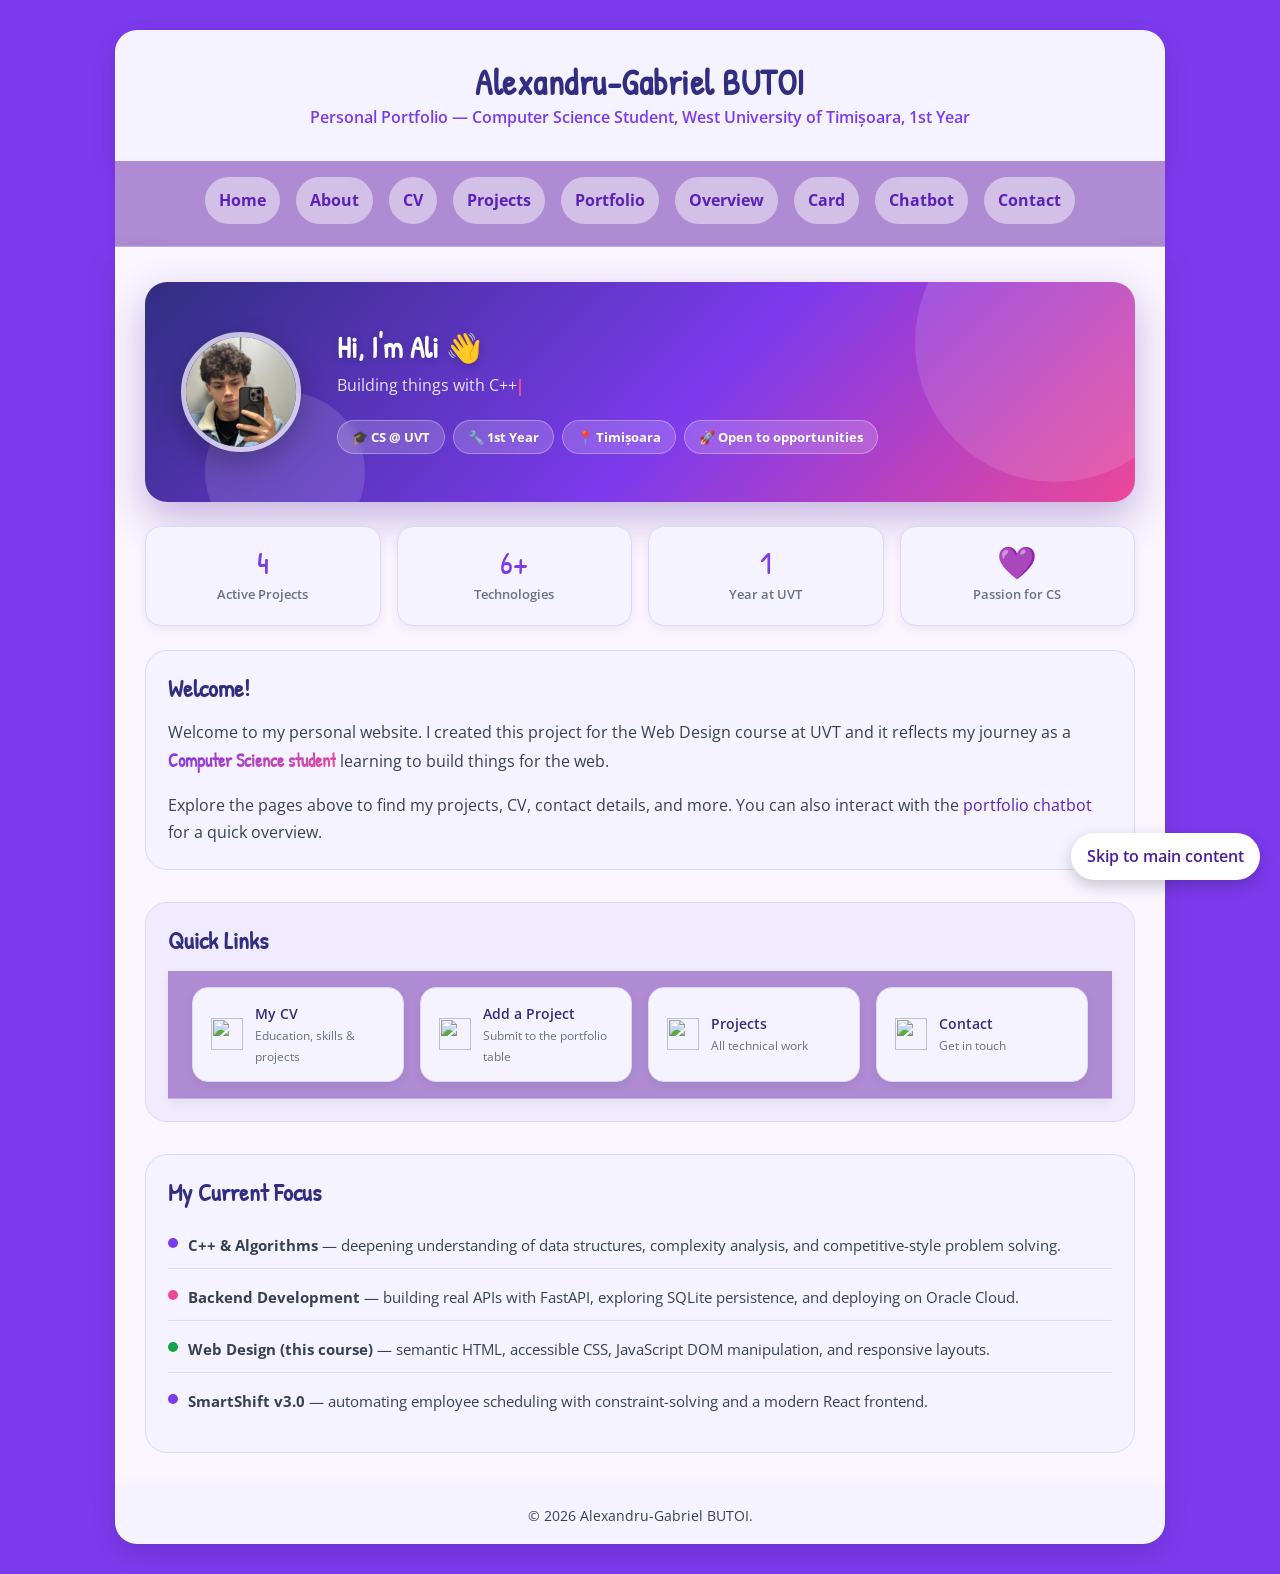
==== index.html @ c43cbbba "Add files via upload" ====
<!DOCTYPE html>
<html lang="en">
<head>
    <meta charset="UTF-8">
    <meta name="viewport" content="width=device-width, initial-scale=1.0">
    <title>Alexandru-Gabriel BUTOI | Homepage</title>
    <link rel="stylesheet" href="styles.css">
    <link rel="preconnect" href="https://fonts.googleapis.com">
    <link rel="preconnect" href="https://fonts.gstatic.com" crossorigin>
    <link href="https://fonts.googleapis.com/css2?family=Open+Sans:ital,wght@0,300..800;1,300..800&family=Patrick+Hand&display=swap" rel="stylesheet">
    <style>
        .hero {
            background: linear-gradient(135deg, #312e81 0%, #7c3aed 55%, #ec4899 100%);
            border-radius: var(--radius-lg);
            padding: 48px 36px;
            margin-bottom: var(--space-md);
            display: flex;
            align-items: center;
            gap: 36px;
            flex-wrap: wrap;
            position: relative;
            overflow: hidden;
            box-shadow: 0 16px 40px rgba(76,29,149,0.3);
        }

        .hero::before, .hero::after {
            content: '';
            position: absolute;
            border-radius: 50%;
            opacity: 0.12;
            background: #fff;
            pointer-events: none;
        }
        .hero::before { width: 280px; height: 280px; top: -80px; right: -60px; }
        .hero::after  { width: 160px; height: 160px; bottom: -50px; left: 60px; }

        .hero-avatar {
            width: 120px;
            height: 120px;
            border-radius: 50%;
            border: 5px solid rgba(255,255,255,0.7);
            object-fit: cover;
            box-shadow: 0 10px 28px rgba(0,0,0,0.25);
            flex-shrink: 0;
            position: relative;
            z-index: 1;
            animation: float 4s ease-in-out infinite;
        }

        @keyframes float {
            0%, 100% { transform: translateY(0); }
            50%       { transform: translateY(-8px); }
        }

        .hero-text { flex: 1; min-width: 200px; position: relative; z-index: 1; }

        .hero-text h2 {
            color: #fff;
            font-size: 1.8rem;
            margin-bottom: 6px;
            text-shadow: 0 2px 8px rgba(0,0,0,0.2);
        }

        .hero-tagline {
            color: rgba(255,255,255,0.85);
            font-size: 1rem;
            margin-bottom: 20px;
        }

        .hero-badges {
            display: flex;
            gap: 8px;
            flex-wrap: wrap;
        }

        .hero-badge {
            background: rgba(255,255,255,0.18);
            color: #fff;
            border-radius: 999px;
            padding: 5px 14px;
            font-size: 0.82rem;
            font-weight: 700;
            border: 1px solid rgba(255,255,255,0.3);
            backdrop-filter: blur(4px);
        }

        .typewriter {
            display: inline;
        }
        .cursor {
            display: inline-block;
            width: 2px;
            height: 1.1em;
            background: var(--color-pink);
            vertical-align: text-bottom;
            margin-left: 2px;
            animation: blink 1s step-end infinite;
        }
        @keyframes blink {
            0%, 100% { opacity: 1; }
            50%       { opacity: 0; }
        }

        .stats-row {
            display: grid;
            grid-template-columns: repeat(auto-fit, minmax(140px, 1fr));
            gap: var(--space-sm);
            margin-bottom: var(--space-md);
        }

        .stat-card {
            background: var(--color-surface);
            border: 1px solid var(--color-border);
            border-radius: var(--radius-md);
            padding: 20px 16px;
            text-align: center;
            box-shadow: var(--shadow-sm);
            transition: transform 0.2s, box-shadow 0.2s;
            cursor: default;
        }

        .stat-card:hover {
            transform: translateY(-4px);
            box-shadow: var(--shadow-md);
        }

        .stat-number {
            font-family: var(--font-display);
            font-size: 2rem;
            color: var(--color-accent);
            line-height: 1;
            margin-bottom: 4px;
        }

        .stat-label {
            font-size: 0.82rem;
            color: var(--color-muted);
            font-weight: 600;
        }

        .quick-links {
            display: grid;
            grid-template-columns: repeat(auto-fit, minmax(180px, 1fr));
            gap: var(--space-sm);
            margin-top: var(--space-sm);
        }

        .quick-link {
            display: flex;
            align-items: center;
            gap: 12px;
            background: var(--color-surface);
            border: 1.5px solid var(--color-border);
            border-radius: var(--radius-md);
            padding: 14px 18px;
            text-decoration: none;
            color: var(--color-text);
            font-weight: 600;
            transition: all 0.2s;
            box-shadow: var(--shadow-sm);
        }

        .quick-link:hover, .quick-link:focus {
            border-color: var(--color-accent);
            background: #ede9fe;
            transform: translateY(-3px);
            box-shadow: var(--shadow-md);
            text-decoration: none;
            color: var(--color-primary);
        }

        .quick-link-icon {
            font-size: 1.4rem;
            flex-shrink: 0;
        }

        .quick-link-text {
            display: flex;
            flex-direction: column;
        }

        .quick-link-title {
            font-size: 0.9rem;
            color: var(--color-primary);
        }

        .quick-link-sub {
            font-size: 0.75rem;
            color: var(--color-muted);
            font-weight: 400;
        }

        .focus-list { list-style: none; padding: 0; margin: 0; }
        .focus-list li {
            display: flex;
            align-items: flex-start;
            gap: 10px;
            padding: 10px 0;
            border-bottom: 1px solid var(--color-border);
            color: #374151;
            font-size: 0.92rem;
        }
        .focus-list li:last-child { border-bottom: none; }
        .focus-dot {
            width: 10px; height: 10px;
            border-radius: 50%;
            background: var(--color-accent);
            flex-shrink: 0;
            margin-top: 5px;
        }
        .focus-dot.pink { background: var(--color-pink); }
        .focus-dot.green { background: var(--color-green); }

        .fade-in {
            opacity: 0;
            transform: translateY(18px);
            animation: fadeUp 0.55s ease forwards;
        }
        .fade-in:nth-child(1) { animation-delay: 0.05s; }
        .fade-in:nth-child(2) { animation-delay: 0.15s; }
        .fade-in:nth-child(3) { animation-delay: 0.25s; }
        .fade-in:nth-child(4) { animation-delay: 0.35s; }
        .fade-in:nth-child(5) { animation-delay: 0.45s; }

        @keyframes fadeUp {
            to { opacity: 1; transform: none; }
        }

        .hero-highlight {
            display: inline-block;
            background: linear-gradient(135deg, #7c3aed 0%, #ec4899 100%);
            -webkit-background-clip: text;
            -webkit-text-fill-color: transparent;
            background-clip: text;
            font-family: "Patrick Hand", cursive;
            font-size: 1.1rem;
            font-weight: 700;
        }

        @media (max-width: 520px) {
            .hero { padding: 32px 20px; }
            .hero-text h2 { font-size: 1.4rem; }
            .hero-avatar { width: 90px; height: 90px; }
        }
    </style>
</head>
<body>

    <a href="#main-content" class="skip-link">Skip to main content</a>

    <header>
        <h1>Alexandru-Gabriel BUTOI</h1>
        <p>Personal Portfolio &mdash; Computer Science Student, West University of Timi&#x219;oara, 1st Year</p>
    </header>

    <nav>
        <ul>
            <li><a href="index.html">Home</a></li>
            <li><a href="about.html">About</a></li>
            <li><a href="cv.html">CV</a></li>
            <li><a href="projects.html">Projects</a></li>
            <li><a href="portfolio.html">Portfolio</a></li>
            <li><a href="overview.html">Overview</a></li>
            <li><a href="card.html">Card</a></li>
            <li><a href="chatbot.html">Chatbot</a></li>
            <li><a href="contact.html">Contact</a></li>
        </ul>
    </nav>

    <main id="main-content">

        <div class="hero fade-in" role="banner" aria-label="Profile banner">
            <img
                src="photo.jpeg"
                alt="Alexandru-Gabriel BUTOI"
                class="hero-avatar"
                loading="eager"
            >
            <div class="hero-text">
                <h2>Hi, I'm Ali 👋</h2>
                <p class="hero-tagline">
                    Building things with
                    <span id="typewriter-target" class="typewriter" aria-label="C++, Python, and the web">C++</span><span class="cursor" aria-hidden="true"></span>
                </p>
                <div class="hero-badges">
                    <span class="hero-badge">🎓 CS @ UVT</span>
                    <span class="hero-badge">🔧 1st Year</span>
                    <span class="hero-badge">📍 Timișoara</span>
                    <span class="hero-badge">🚀 Open to opportunities</span>
                </div>
            </div>
        </div>

        <div class="stats-row" role="list" aria-label="Portfolio statistics">
            <div class="stat-card fade-in" role="listitem">
                <div class="stat-number" aria-label="4 active projects">4</div>
                <div class="stat-label">Active Projects</div>
            </div>
            <div class="stat-card fade-in" role="listitem">
                <div class="stat-number" aria-label="6+ technologies">6+</div>
                <div class="stat-label">Technologies</div>
            </div>
            <div class="stat-card fade-in" role="listitem">
                <div class="stat-number" aria-label="1 year at university">1</div>
                <div class="stat-label">Year at UVT</div>
            </div>
            <div class="stat-card fade-in" role="listitem">
                <div class="stat-number" aria-label="100 percent passion">💜</div>
                <div class="stat-label">Passion for CS</div>
            </div>
        </div>

        <section class="fade-in">
            <h2>Welcome!</h2>
            <p>
                Welcome to my personal website. I created this project for the Web Design course at UVT
                and it reflects my journey as a <span class="hero-highlight">Computer Science student</span>
                learning to build things for the web.
            </p>
            <p>
                Explore the pages above to find my projects, CV, contact details, and more.
                You can also interact with the <a href="chatbot.html">portfolio chatbot</a> for a quick overview.
            </p>
        </section>

        <section class="fade-in" aria-labelledby="quicklinks-heading">
            <h2 id="quicklinks-heading">Quick Links</h2>
                <nav class="quick-links" aria-label="Quick navigation links">
                    <a href="cv.html" class="quick-link">
                        <img src="https://img.icons8.com/?size=100&id=4rzOerPFTcOo&format=png&color=000000" class="quick-link-icon" alt="" aria-hidden="true" width="32" height="32">
                        <span class="quick-link-text">
                            <span class="quick-link-title">My CV</span>
                            <span class="quick-link-sub">Education, skills &amp; projects</span>
                        </span>
                    </a>
                    <a href="portfolio.html" class="quick-link">
                        <img src="https://img.icons8.com/?size=100&id=DizpAwbOfTGB&format=png&color=000000" class="quick-link-icon" alt="" aria-hidden="true" width="32" height="32">
                        <span class="quick-link-text">
                            <span class="quick-link-title">Add a Project</span>
                            <span class="quick-link-sub">Submit to the portfolio table</span>
                        </span>
                    </a>
                    <a href="projects.html" class="quick-link">
                        <img src="https://img.icons8.com/?size=100&id=cHppp0h3lMK6&format=png&color=000000" class="quick-link-icon" alt="" aria-hidden="true" width="32" height="32">
                        <span class="quick-link-text">
                            <span class="quick-link-title">Projects</span>
                            <span class="quick-link-sub">All technical work</span>
                        </span>
                    </a>
                    <a href="contact.html" class="quick-link">
                        <img src="https://img.icons8.com/?size=100&id=43608&format=png&color=000000" class="quick-link-icon" alt="" aria-hidden="true" width="32" height="32">
                        <span class="quick-link-text">
                            <span class="quick-link-title">Contact</span>
                            <span class="quick-link-sub">Get in touch</span>
                        </span>
                    </a>
                </nav>
        </section>

        <section class="fade-in">
            <h2>My Current Focus</h2>
            <ul class="focus-list" aria-label="Current learning and development focus areas">
                <li>
                    <span class="focus-dot" aria-hidden="true"></span>
                    <span><strong>C++ &amp; Algorithms</strong> — deepening understanding of data structures, complexity analysis, and competitive-style problem solving.</span>
                </li>
                <li>
                    <span class="focus-dot pink" aria-hidden="true"></span>
                    <span><strong>Backend Development</strong> — building real APIs with FastAPI, exploring SQLite persistence, and deploying on Oracle Cloud.</span>
                </li>
                <li>
                    <span class="focus-dot green" aria-hidden="true"></span>
                    <span><strong>Web Design (this course)</strong> — semantic HTML, accessible CSS, JavaScript DOM manipulation, and responsive layouts.</span>
                </li>
                <li>
                    <span class="focus-dot" aria-hidden="true"></span>
                    <span><strong>SmartShift v3.0</strong> — automating employee scheduling with constraint-solving and a modern React frontend.</span>
                </li>
            </ul>
        </section>

    </main>

    <footer>
        <p>&copy; 2026 Alexandru-Gabriel BUTOI.</p>
    </footer>

    <script>
    /* Efect de typewriter */
    (function () {
        const el = document.getElementById('typewriter-target');
        if (!el) return;
        const words = ['C++', 'Python', 'Reverse Engineering', 'C#','Algorithmic-based Programming', 'JavaScript'];
        let wi = 0, ci = 0, deleting = false;
        const SPEED_TYPE = 90, SPEED_DEL = 55, PAUSE = 1600;

        function tick() {
            const word = words[wi];
            if (!deleting) {
                el.textContent = word.slice(0, ++ci);
                if (ci === word.length) {
                    deleting = true;
                    setTimeout(tick, PAUSE);
                    return;
                }
            } else {
                el.textContent = word.slice(0, --ci);
                if (ci === 0) {
                    deleting = false;
                    wi = (wi + 1) % words.length;
                }
            }
            setTimeout(tick, deleting ? SPEED_DEL : SPEED_TYPE);
        }
        setTimeout(tick, 800);
    })();
    </script>

</body>
</html>
---- styles.css ----
:root {
    --color-bg:        #7c3aed;
    --color-surface:   #f5f3ff;
    --color-surface2:  #faf5ff;
    --color-border:    #ddd6fe;
    --color-primary:   #312e81;
    --color-accent:    #7c3aed;
    --color-pink:      #ec4899;
    --color-text:      #1f2937;
    --color-muted:     #6b7280;
    --color-link:      #5b21b6;
    --color-green:     #16a34a;
    --color-yellow:    #d99706;
    --color-blue:      #2563eb;

    --radius-sm:  10px;
    --radius-md:  16px;
    --radius-lg:  22px;
    --radius-full: 999px;

    --shadow-sm:  0 4px 10px rgba(0,0,0,0.06);
    --shadow-md:  0 10px 25px rgba(0,0,0,0.12);
    --shadow-lg:  0 12px 30px rgba(0,0,0,0.1);

    --font-body:    "Open Sans", sans-serif;
    --font-display: "Patrick Hand", cursive;

    --space-xs:  8px;
    --space-sm:  16px;
    --space-md:  24px;
    --space-lg:  32px;
    --space-xl:  48px;
}

*, *::before, *::after {
    box-sizing: border-box;
    margin: 0;
    padding: 0;
}

body {
    background: var(--color-bg);
    font-family: var(--font-body);
    background-attachment: fixed;
    color: var(--color-text);
    line-height: 1.7;
    font-size: 1rem;
}

h1, h2, h3, h4 {
    font-family: var(--font-display);
    line-height: 1.25;
    color: var(--color-primary);
}

h1 { font-size: 2.2rem; letter-spacing: 0.5px; }
h2 { font-size: 1.5rem; margin-bottom: var(--space-sm); }
h3 { font-size: 1.2rem; margin-bottom: var(--space-xs); }

p { margin-bottom: var(--space-sm); color: #374151; }
p:last-child { margin-bottom: 0; }

a {
    text-decoration: none;
    color: var(--color-link);
    transition: all 0.25s ease;
}
a:hover, a:focus { color: var(--color-pink); text-decoration: underline; }

ul { padding-left: 22px; }
li { margin-bottom: 6px; }

header,
nav,
main,
footer {
    max-width: 1050px;
    margin-left: auto;
    margin-right: auto;
}

header {
    background: var(--color-surface);
    margin-top: 30px;
    padding: 30px 25px;
    border-radius: var(--radius-lg) var(--radius-lg) 0 0;
    text-align: center;
    box-shadow: var(--shadow-md);
}

header h1 { color: var(--color-primary); }
header p  { color: var(--color-accent); font-weight: 600; margin-bottom: 0; }

nav {
    background: #ae8bd3;
    padding: var(--space-sm) var(--space-md);
    border-top: 1px solid var(--border);
    border-bottom: 1px solid rgba(255,255,255,0.3);
    box-shadow: var(--shadow-sm);
}

nav ul {
    list-style: none;
    display: flex;
    gap: var(--space-sm);
    padding: 0;
    justify-content: center;
    flex-wrap: wrap;
}

nav a {
    color: #5b21b6;
    font-weight: 700;
    padding: 10px 14px;
    border-radius: var(--radius-full);
    background: rgba(255,255,255,0.45);
    display: inline-block;
    text-decoration: none;
    transition: background 0.2s, color 0.2s, transform 0.2s;
}

nav a:hover,
nav a:focus {
    background: #ffffff;
    color: var(--color-pink);
    transform: translateY(-2px);
    text-decoration: none;
}

main {
    background: var(--color-surface2);
    padding: 35px 30px;
    min-height: 420px;
    box-shadow: var(--shadow-lg);
}

section {
    margin-bottom: var(--space-lg);
    padding: 22px;
    border-radius: var(--radius-lg);
    background: var(--color-surface);
    border: 1px solid var(--color-border);
}

section:last-child { margin-bottom: 0; }

section h2 {
    color: var(--color-primary);
    margin-top: 0;
}

section:nth-child(even) {
    background: #f0ebff;
}

section p,
section li {
    color: #374151;
}

footer {
    background: var(--color-surface);
    text-align: center;
    padding: var(--space-sm) var(--space-md);
    border-radius: 0 0 var(--radius-lg) var(--radius-lg);
    margin-bottom: 30px;
    color: var(--color-muted);
    font-size: 0.9rem;
    box-shadow: var(--shadow-md);
}

.skip-link {
    position: fixed;
    bottom: 20px;
    right: 20px;
    background: #ffffff;
    color: #4c1d95;
    padding: 10px 16px;
    border-radius: var(--radius-full);
    z-index: 1000;
    box-shadow: 0 6px 16px rgba(0,0,0,0.2);
    font-weight: 600;
}
.skip-link:hover {
    transform: translateY(-2px);
    box-shadow: 0 10px 22px rgba(0,0,0,0.25);
    text-decoration: none;
}

.active    { color: var(--color-green);  font-weight: 700; }
.indev     { color: var(--color-yellow); font-weight: 700; }
.completed { color: var(--color-blue);   font-weight: 700; }

table {
    width: 100%;
    border-collapse: collapse;
    margin-top: 20px;
    overflow: hidden;
    border-radius: var(--radius-md);
    background: white;
}

caption {
    font-weight: 700;
    margin-bottom: 14px;
    color: var(--color-primary);
    font-size: 1.05rem;
    font-family: var(--font-display);
}

th, td {
    border: 1px solid var(--color-border);
    padding: 14px;
    text-align: left;
    vertical-align: top;
}

th {
    background: var(--color-pink);
    color: #ffffff;
    font-family: var(--font-display);
    font-size: 1rem;
}

tr:nth-child(even) { background: var(--color-surface2); }
tr:nth-child(odd)  { background: #ffffff; }
tr:hover           { background: #fce7f3; }

.card-container {
    max-width: 380px;
    margin: 30px auto;
    padding: 28px;
    background: var(--color-surface2);
    border-radius: var(--radius-lg);
    text-align: center;
    border-top: 8px solid var(--color-pink);
    box-shadow: 0 12px 28px rgba(76,29,149,0.18);
}

.subtitle {
    color: var(--color-accent);
    font-weight: 600;
    margin-bottom: 15px;
}

.contact-link {
    display: block;
    color: var(--color-link);
    font-weight: 700;
    margin: 10px 0;
}
.contact-link:hover,
.contact-link:focus {
    color: var(--color-pink);
    text-decoration: underline;
}

#profile-image {
    width: 145px;
    height: 145px;
    border-radius: 50%;
    margin-bottom: 16px;
    border: 5px solid var(--color-accent);
    object-fit: cover;
    box-shadow: 0 8px 18px rgba(124,58,237,0.22);
}

#full-name {
    margin: 10px 0;
    color: var(--color-primary);
    letter-spacing: 1px;
}

form {
    max-width: 700px;
    margin: 0 auto;
}

fieldset {
    border: 2px solid #c4b5fd;
    border-radius: var(--radius-md);
    padding: 22px;
    background: var(--color-surface2);
}

legend {
    font-weight: 700;
    color: #5b21b6;
    padding: 0 10px;
    font-family: var(--font-display);
    font-size: 1.05rem;
}

label {
    display: block;
    margin-top: 16px;
    margin-bottom: 6px;
    font-weight: 700;
    color: var(--color-primary);
}

input,
textarea,
select {
    width: 100%;
    padding: 12px 14px;
    border: 1px solid #c4b5fd;
    border-radius: var(--radius-sm);
    box-sizing: border-box;
    font: inherit;
    background: #ffffff;
    transition: border-color 0.25s ease, box-shadow 0.25s ease;
}

input:focus,
textarea:focus,
select:focus {
    outline: none;
    border-color: var(--color-pink);
    box-shadow: 0 0 0 4px rgba(236,72,153,0.18);
}

button {
    margin-top: 20px;
    background: var(--color-pink);
    color: white;
    border: none;
    padding: 13px 20px;
    border-radius: var(--radius-full);
    font-weight: 700;
    cursor: pointer;
    font-family: var(--font-display);
    font-size: 1rem;
    transition: transform 0.25s ease, box-shadow 0.25s ease;
}

button:hover,
button:focus {
    transform: translateY(-2px);
    box-shadow: 0 8px 18px rgba(124,58,237,0.22);
}


@media (max-width: 768px) {
    header,
    nav,
    main,
    footer {
        margin-left: 12px;
        margin-right: 12px;
    }

    main    { padding: 22px 18px; }
    section { padding: 18px; }
    nav ul  { gap: 10px; }

    h1 { font-size: 1.8rem; }
    h2 { font-size: 1.3rem; }

    th, td { padding: 10px; }
}
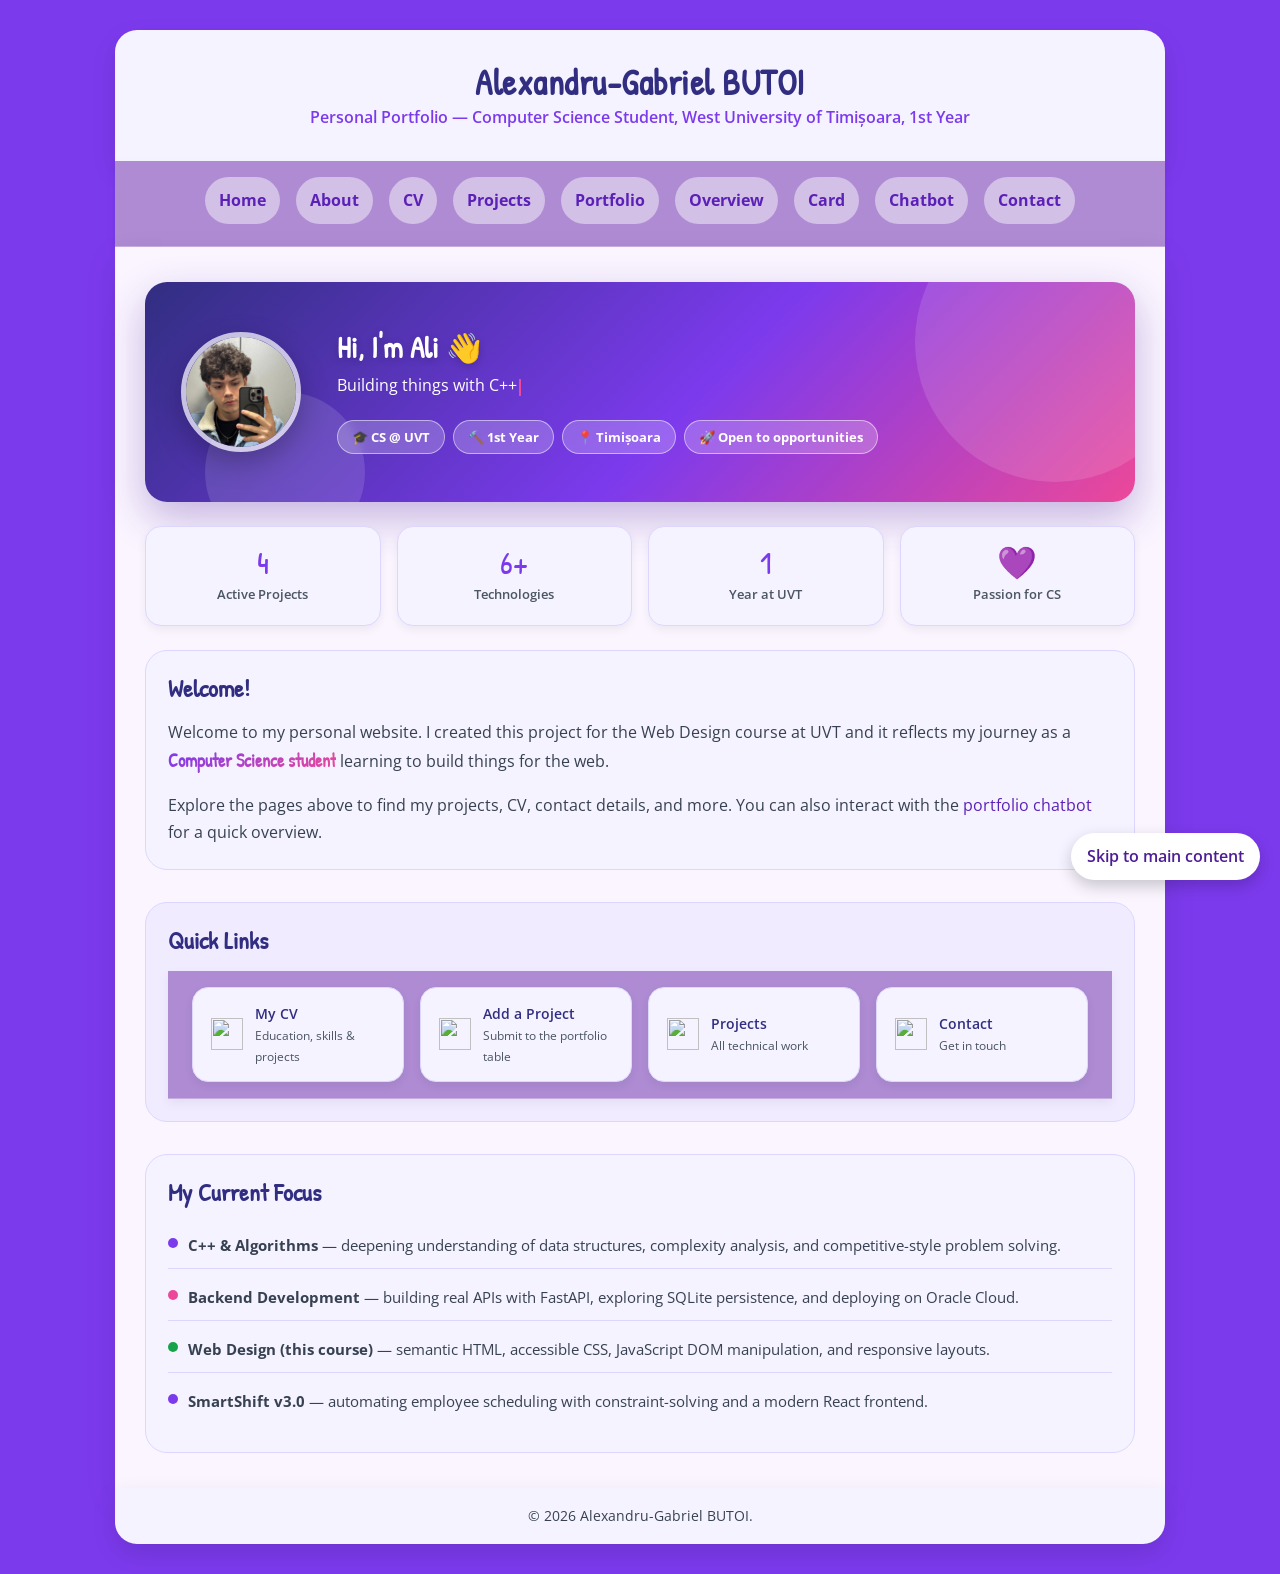
==== commit 208f02c4: "Add files via upload" ====
--- a/index.html
+++ b/index.html
@@ -4,6 +4,7 @@
     <meta charset="UTF-8">
     <meta name="viewport" content="width=device-width, initial-scale=1.0">
     <title>Alexandru-Gabriel BUTOI | Homepage</title>
+    <meta name="description" content="Personal portfolio of Alexandru-Gabriel BUTOI — Computer Science student at West University of Timișoara. Projects, CV, and contact.">
     <link rel="stylesheet" href="styles.css">
     <link rel="preconnect" href="https://fonts.googleapis.com">
     <link rel="preconnect" href="https://fonts.gstatic.com" crossorigin>
@@ -22,7 +23,6 @@
             overflow: hidden;
             box-shadow: 0 16px 40px rgba(76,29,149,0.3);
         }
-
         .hero::before, .hero::after {
             content: '';
             position: absolute;
@@ -33,7 +33,6 @@
         }
         .hero::before { width: 280px; height: 280px; top: -80px; right: -60px; }
         .hero::after  { width: 160px; height: 160px; bottom: -50px; left: 60px; }
-
         .hero-avatar {
             width: 120px;
             height: 120px;
@@ -46,47 +45,38 @@
             z-index: 1;
             animation: float 4s ease-in-out infinite;
         }
-
         @keyframes float {
             0%, 100% { transform: translateY(0); }
             50%       { transform: translateY(-8px); }
         }
-
         .hero-text { flex: 1; min-width: 200px; position: relative; z-index: 1; }
-
         .hero-text h2 {
             color: #fff;
             font-size: 1.8rem;
             margin-bottom: 6px;
             text-shadow: 0 2px 8px rgba(0,0,0,0.2);
         }
-
         .hero-tagline {
-            color: rgba(255,255,255,0.85);
+            color: #ffffff;
             font-size: 1rem;
             margin-bottom: 20px;
         }
-
         .hero-badges {
             display: flex;
             gap: 8px;
             flex-wrap: wrap;
         }
-
         .hero-badge {
-            background: rgba(255,255,255,0.18);
-            color: #fff;
+            background: rgba(255,255,255,0.22);
+            color: #ffffff;
             border-radius: 999px;
             padding: 5px 14px;
             font-size: 0.82rem;
             font-weight: 700;
-            border: 1px solid rgba(255,255,255,0.3);
+            border: 1.5px solid rgba(255,255,255,0.5);
             backdrop-filter: blur(4px);
         }
-
-        .typewriter {
-            display: inline;
-        }
+        .typewriter { display: inline; }
         .cursor {
             display: inline-block;
             width: 2px;
@@ -100,14 +90,12 @@
             0%, 100% { opacity: 1; }
             50%       { opacity: 0; }
         }
-
         .stats-row {
             display: grid;
             grid-template-columns: repeat(auto-fit, minmax(140px, 1fr));
             gap: var(--space-sm);
             margin-bottom: var(--space-md);
         }
-
         .stat-card {
             background: var(--color-surface);
             border: 1px solid var(--color-border);
@@ -118,12 +106,10 @@
             transition: transform 0.2s, box-shadow 0.2s;
             cursor: default;
         }
-
         .stat-card:hover {
             transform: translateY(-4px);
             box-shadow: var(--shadow-md);
         }
-
         .stat-number {
             font-family: var(--font-display);
             font-size: 2rem;
@@ -131,20 +117,17 @@
             line-height: 1;
             margin-bottom: 4px;
         }
-
         .stat-label {
             font-size: 0.82rem;
-            color: var(--color-muted);
+            color: #4b5563;
             font-weight: 600;
         }
-
         .quick-links {
             display: grid;
             grid-template-columns: repeat(auto-fit, minmax(180px, 1fr));
             gap: var(--space-sm);
             margin-top: var(--space-sm);
         }
-
         .quick-link {
             display: flex;
             align-items: center;
@@ -159,7 +142,6 @@
             transition: all 0.2s;
             box-shadow: var(--shadow-sm);
         }
-
         .quick-link:hover, .quick-link:focus {
             border-color: var(--color-accent);
             background: #ede9fe;
@@ -168,28 +150,25 @@
             text-decoration: none;
             color: var(--color-primary);
         }
-
         .quick-link-icon {
-            font-size: 1.4rem;
+            width: 32px;
+            height: 32px;
             flex-shrink: 0;
-        }
-
+            object-fit: contain;
+        }
         .quick-link-text {
             display: flex;
             flex-direction: column;
         }
-
         .quick-link-title {
             font-size: 0.9rem;
             color: var(--color-primary);
         }
-
         .quick-link-sub {
             font-size: 0.75rem;
-            color: var(--color-muted);
+            color: #4b5563;
             font-weight: 400;
         }
-
         .focus-list { list-style: none; padding: 0; margin: 0; }
         .focus-list li {
             display: flex;
@@ -208,9 +187,8 @@
             flex-shrink: 0;
             margin-top: 5px;
         }
-        .focus-dot.pink { background: var(--color-pink); }
+        .focus-dot.pink  { background: var(--color-pink); }
         .focus-dot.green { background: var(--color-green); }
-
         .fade-in {
             opacity: 0;
             transform: translateY(18px);
@@ -221,11 +199,9 @@
         .fade-in:nth-child(3) { animation-delay: 0.25s; }
         .fade-in:nth-child(4) { animation-delay: 0.35s; }
         .fade-in:nth-child(5) { animation-delay: 0.45s; }
-
         @keyframes fadeUp {
             to { opacity: 1; transform: none; }
         }
-
         .hero-highlight {
             display: inline-block;
             background: linear-gradient(135deg, #7c3aed 0%, #ec4899 100%);
@@ -236,7 +212,6 @@
             font-size: 1.1rem;
             font-weight: 700;
         }
-
         @media (max-width: 520px) {
             .hero { padding: 32px 20px; }
             .hero-text h2 { font-size: 1.4rem; }
@@ -245,14 +220,11 @@
     </style>
 </head>
 <body>
-
     <a href="#main-content" class="skip-link">Skip to main content</a>
-
     <header>
         <h1>Alexandru-Gabriel BUTOI</h1>
         <p>Personal Portfolio &mdash; Computer Science Student, West University of Timi&#x219;oara, 1st Year</p>
     </header>
-
     <nav>
         <ul>
             <li><a href="index.html">Home</a></li>
@@ -266,10 +238,9 @@
             <li><a href="contact.html">Contact</a></li>
         </ul>
     </nav>
-
     <main id="main-content">
 
-        <div class="hero fade-in" role="banner" aria-label="Profile banner">
+        <div class="hero fade-in" aria-label="Profile banner">
             <img
                 src="photo.jpeg"
                 alt="Alexandru-Gabriel BUTOI"
@@ -277,35 +248,35 @@
                 loading="eager"
             >
             <div class="hero-text">
-                <h2>Hi, I'm Ali 👋</h2>
+                <h2>Hi, I'm Ali &#128075;</h2>
                 <p class="hero-tagline">
                     Building things with
-                    <span id="typewriter-target" class="typewriter" aria-label="C++, Python, and the web">C++</span><span class="cursor" aria-hidden="true"></span>
+                    <span id="typewriter-target" class="typewriter">C++</span><span class="cursor" aria-hidden="true"></span>
                 </p>
-                <div class="hero-badges">
-                    <span class="hero-badge">🎓 CS @ UVT</span>
-                    <span class="hero-badge">🔧 1st Year</span>
-                    <span class="hero-badge">📍 Timișoara</span>
-                    <span class="hero-badge">🚀 Open to opportunities</span>
+                <div class="hero-badges" aria-label="Quick facts">
+                    <span class="hero-badge">&#127891; CS @ UVT</span>
+                    <span class="hero-badge">&#128296; 1st Year</span>
+                    <span class="hero-badge">&#128205; Timi&#x219;oara</span>
+                    <span class="hero-badge">&#128640; Open to opportunities</span>
                 </div>
             </div>
         </div>
 
         <div class="stats-row" role="list" aria-label="Portfolio statistics">
             <div class="stat-card fade-in" role="listitem">
-                <div class="stat-number" aria-label="4 active projects">4</div>
+                <div class="stat-number">4</div>
                 <div class="stat-label">Active Projects</div>
             </div>
             <div class="stat-card fade-in" role="listitem">
-                <div class="stat-number" aria-label="6+ technologies">6+</div>
+                <div class="stat-number">6+</div>
                 <div class="stat-label">Technologies</div>
             </div>
             <div class="stat-card fade-in" role="listitem">
-                <div class="stat-number" aria-label="1 year at university">1</div>
+                <div class="stat-number">1</div>
                 <div class="stat-label">Year at UVT</div>
             </div>
             <div class="stat-card fade-in" role="listitem">
-                <div class="stat-number" aria-label="100 percent passion">💜</div>
+                <div class="stat-number" aria-hidden="true">&#128156;</div>
                 <div class="stat-label">Passion for CS</div>
             </div>
         </div>
@@ -325,36 +296,36 @@
 
         <section class="fade-in" aria-labelledby="quicklinks-heading">
             <h2 id="quicklinks-heading">Quick Links</h2>
-                <nav class="quick-links" aria-label="Quick navigation links">
-                    <a href="cv.html" class="quick-link">
-                        <img src="https://img.icons8.com/?size=100&id=4rzOerPFTcOo&format=png&color=000000" class="quick-link-icon" alt="" aria-hidden="true" width="32" height="32">
-                        <span class="quick-link-text">
-                            <span class="quick-link-title">My CV</span>
-                            <span class="quick-link-sub">Education, skills &amp; projects</span>
-                        </span>
-                    </a>
-                    <a href="portfolio.html" class="quick-link">
-                        <img src="https://img.icons8.com/?size=100&id=DizpAwbOfTGB&format=png&color=000000" class="quick-link-icon" alt="" aria-hidden="true" width="32" height="32">
-                        <span class="quick-link-text">
-                            <span class="quick-link-title">Add a Project</span>
-                            <span class="quick-link-sub">Submit to the portfolio table</span>
-                        </span>
-                    </a>
-                    <a href="projects.html" class="quick-link">
-                        <img src="https://img.icons8.com/?size=100&id=cHppp0h3lMK6&format=png&color=000000" class="quick-link-icon" alt="" aria-hidden="true" width="32" height="32">
-                        <span class="quick-link-text">
-                            <span class="quick-link-title">Projects</span>
-                            <span class="quick-link-sub">All technical work</span>
-                        </span>
-                    </a>
-                    <a href="contact.html" class="quick-link">
-                        <img src="https://img.icons8.com/?size=100&id=43608&format=png&color=000000" class="quick-link-icon" alt="" aria-hidden="true" width="32" height="32">
-                        <span class="quick-link-text">
-                            <span class="quick-link-title">Contact</span>
-                            <span class="quick-link-sub">Get in touch</span>
-                        </span>
-                    </a>
-                </nav>
+            <nav class="quick-links" aria-label="Quick navigation links">
+                <a href="cv.html" class="quick-link">
+                    <img src="https://img.icons8.com/?size=100&id=4rzOerPFTcOo&format=png&color=000000" class="quick-link-icon" alt="" aria-hidden="true" width="32" height="32" loading="lazy">
+                    <span class="quick-link-text">
+                        <span class="quick-link-title">My CV</span>
+                        <span class="quick-link-sub">Education, skills &amp; projects</span>
+                    </span>
+                </a>
+                <a href="portfolio.html" class="quick-link">
+                    <img src="https://img.icons8.com/?size=100&id=DizpAwbOfTGB&format=png&color=000000" class="quick-link-icon" alt="" aria-hidden="true" width="32" height="32" loading="lazy">
+                    <span class="quick-link-text">
+                        <span class="quick-link-title">Add a Project</span>
+                        <span class="quick-link-sub">Submit to the portfolio table</span>
+                    </span>
+                </a>
+                <a href="projects.html" class="quick-link">
+                    <img src="https://img.icons8.com/?size=100&id=cHppp0h3lMK6&format=png&color=000000" class="quick-link-icon" alt="" aria-hidden="true" width="32" height="32" loading="lazy">
+                    <span class="quick-link-text">
+                        <span class="quick-link-title">Projects</span>
+                        <span class="quick-link-sub">All technical work</span>
+                    </span>
+                </a>
+                <a href="contact.html" class="quick-link">
+                    <img src="https://img.icons8.com/?size=100&id=43608&format=png&color=000000" class="quick-link-icon" alt="" aria-hidden="true" width="32" height="32" loading="lazy">
+                    <span class="quick-link-text">
+                        <span class="quick-link-title">Contact</span>
+                        <span class="quick-link-sub">Get in touch</span>
+                    </span>
+                </a>
+            </nav>
         </section>
 
         <section class="fade-in">
@@ -380,20 +351,17 @@
         </section>
 
     </main>
-
     <footer>
         <p>&copy; 2026 Alexandru-Gabriel BUTOI.</p>
     </footer>
-
     <script>
     /* Efect de typewriter */
     (function () {
         const el = document.getElementById('typewriter-target');
         if (!el) return;
-        const words = ['C++', 'Python', 'Reverse Engineering', 'C#','Algorithmic-based Programming', 'JavaScript'];
+        const words = ['C++', 'Python', 'Reverse Engineering', 'C#', 'Algorithmic-based Programming', 'JavaScript'];
         let wi = 0, ci = 0, deleting = false;
         const SPEED_TYPE = 90, SPEED_DEL = 55, PAUSE = 1600;
-
         function tick() {
             const word = words[wi];
             if (!deleting) {
@@ -415,6 +383,5 @@
         setTimeout(tick, 800);
     })();
     </script>
-
 </body>
-</html>
+</html>
